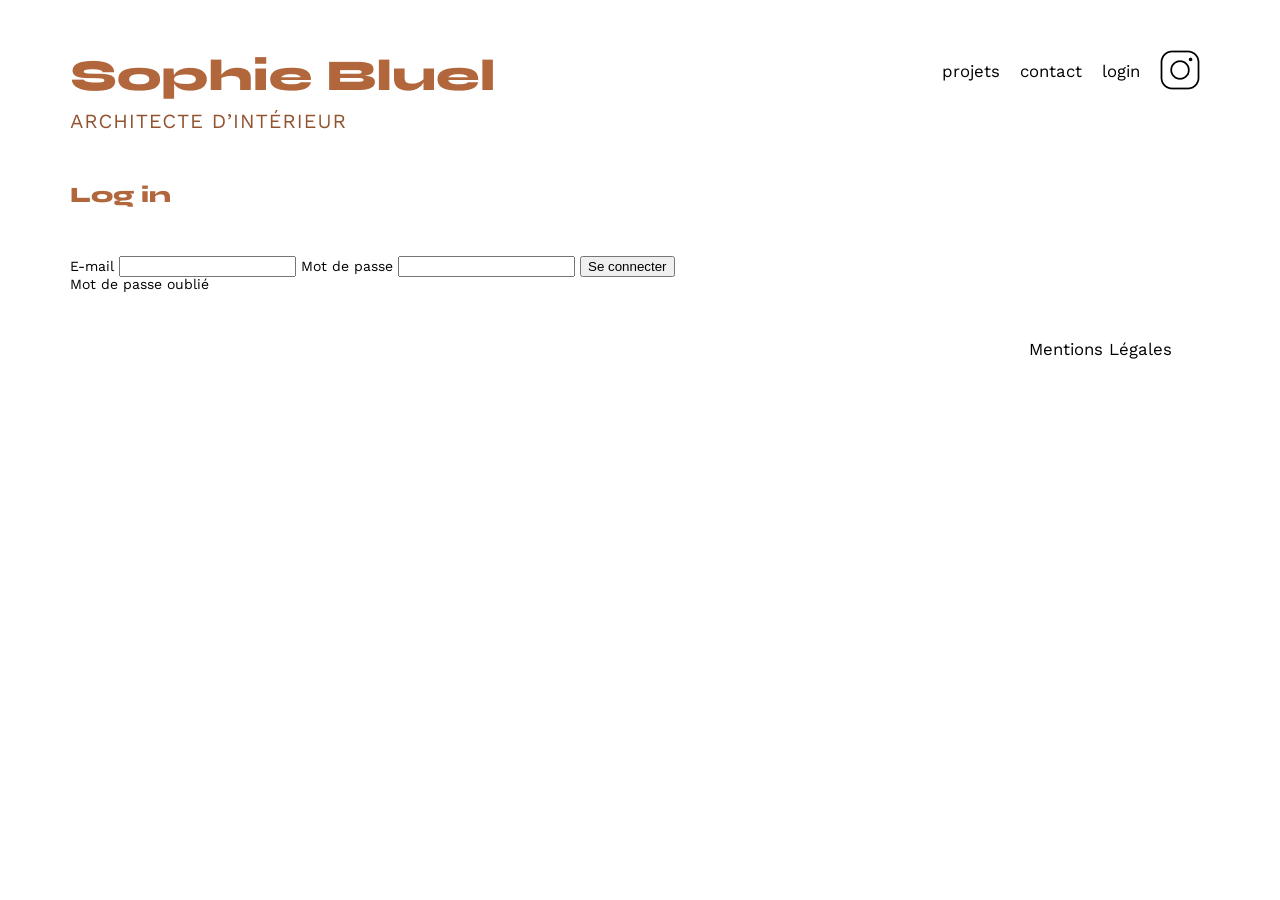
==== FrontEnd/login.html @ 5914f966 "ajout du logo + html login" ====
<!DOCTYPE html>
<html lang="fr">
<head>
	<meta charset="UTF-8">
	<title>Sophie Bluel - Architecte d'intérieur</title>
	<meta name="viewport" content="width=device-width, initial-scale=1.0">
	<link rel="preconnect" href="https://fonts.googleapis.com">
	<link rel="preconnect" href="https://fonts.gstatic.com" crossorigin>
	<link href="https://fonts.googleapis.com/css2?family=Syne:wght@700;800&family=Work+Sans&display=swap" rel="stylesheet">
	<meta name="description" content="">
	<link rel="stylesheet" href="./assets/style.css">
	<script src="./api-request.js" defer ></script>
</head>
<body>
    <header>
        <img src="/FrontEnd/assets/icons/Logo.png" alt="logo Sophie Bluel" />
        <nav>
		    <ul>
			    <li>projets</li>
			    <li>contact</li>
			    <li>login</li>
			    <li><img src="./assets/icons/instagram.png" alt="Instagram"></li>
		    </ul>
	    </nav>
    </header>
    <main>
        <h1>Log in</h1>
        <section class="form">
            <form action="/" method="post">
                <label for="email">E-mail</label>
                <input type="email" id="email" name="email">

                <label for="password">Mot de passe</label>
                <input type="password" id="password" name="password">

                <button type="submit">Se connecter</button>
                <p>Mot de passe oublié</p>
            </form>
        </section>
    </main>
    <footer>
        <nav>
		    <ul>
			    <li>Mentions Légales</li>
		    </ul>
	    </nav>
    </footer>
</body>
</html>
---- FrontEnd/assets/style.css ----
/* http://meyerweb.com/eric/tools/css/reset/
   v2.0 | 20110126
   License: none (public domain)
*/

html, body, div, span, applet, object, iframe,
h1, h2, h3, h4, h5, h6, p, blockquote, pre,
a, abbr, acronym, address, big, cite, code,
del, dfn, em, img, ins, kbd, q, s, samp,
small, strike, strong, sub, sup, tt, var,
b, u, i, center,
dl, dt, dd, ol, ul, li,
fieldset, form, label, legend,
table, caption, tbody, tfoot, thead, tr, th, td,
article, aside, canvas, details, embed,
figure, figcaption, footer, header, hgroup,
menu, nav, output, ruby, section, summary,
time, mark, audio, video {
	margin: 0;
	padding: 0;
	border: 0;
	font-size: 100%;
	font: inherit;
	vertical-align: baseline;
}
/* HTML5 display-role reset for older browsers */
article, aside, details, figcaption, figure,
footer, header, hgroup, menu, nav, section {
	display: block;
}
body {
	line-height: 1;
}
ol, ul {
	list-style: none;
}
blockquote, q {
	quotes: none;
}
blockquote:before, blockquote:after,
q:before, q:after {
	content: '';
	content: none;
}
table {
	border-collapse: collapse;
	border-spacing: 0;
}
/** end reset css**/
body {
	max-width: 1140px;
	margin:auto;
	font-family: 'Work Sans' ;
	font-size: 14px;
}
header {
	display: flex;
	justify-content: space-between;
	margin: 50px 0
}
section {
	margin: 50px 0
}

h1{
	display: flex;
	flex-direction: column;
	font-family: 'Syne';
	font-size: 22px;
	font-weight: 800;
	color: #B1663C
}

h1 > span {
	font-family: 'Work Sans';
	font-size:10px;
	letter-spacing: 0.1em;
;
}

h2{
	font-family: 'Syne';
	font-weight: 700;
	font-size: 30px;
	color: #1D6154
}
nav ul {
	display: flex;
	align-items: center;
	list-style-type: none;

}
nav li {
	padding: 0 10px;
	font-size: 1.2em;
}

li:hover {
	color: #B1663C;
}
#introduction {
	display: flex;
	align-items: center;
}
#introduction figure {
	flex: 1
}
#introduction img {
	display: block;
	margin: auto;
	width: 80%;
}

#introduction article {
	flex: 1
}
#introduction h2 {
	margin-bottom: 1em;
}

#introduction p {
	margin-bottom: 0.5em;
}
#portfolio h2 {
	text-align: center;
	margin-bottom: 1em;
}
.gallery {
	width: 100%;
	display: grid;
	grid-template-columns: 1fr 1fr 1fr;
	grid-column-gap: 20px;
	grid-row-gap: 20px;
}

.gallery img {
	width: 100%;
}

.filter {
	display: flex;
	gap: 10px;
	justify-content: center;
	padding-bottom: 50px;
}

.filterButton {
	border-radius: 60px;
	padding: 5px 10px;
	border: solid 1px #1D6154;
	color: #1D6154;
	font-size: 16px;
	background-color: white;
	font-family: syne;
}

.filterButton.active {
	background-color: #1D6154;
	color: white;
}

#contact {
	width: 50%;
margin: auto;
}
#contact > * {
	text-align: center;

}
#contact h2{
	margin-bottom: 20px;
}
#contact form {
	text-align: left;
	margin-top:30px;
	display: flex;
	flex-direction: column;
}

#contact input {
	height: 50px;
	font-size: 1.2em;
	border: none;
	box-shadow: 0px 4px 14px rgba(0, 0, 0, 0.09);
}
#contact label {
	margin: 2em 0 1em 0;
}
#contact textarea {
	border: none;
	box-shadow: 0px 4px 14px rgba(0, 0, 0, 0.09);
}

input[type="submit"]{
	font-family: 'Syne';
	font-weight: 700;
	color: white;
	background-color: #1D6154;
	margin : 2em auto ;
	width: 180px;
	text-align: center;
	border-radius: 60px ;
}

footer nav ul {
	display: flex;
	justify-content: flex-end;
	margin: 2em
}
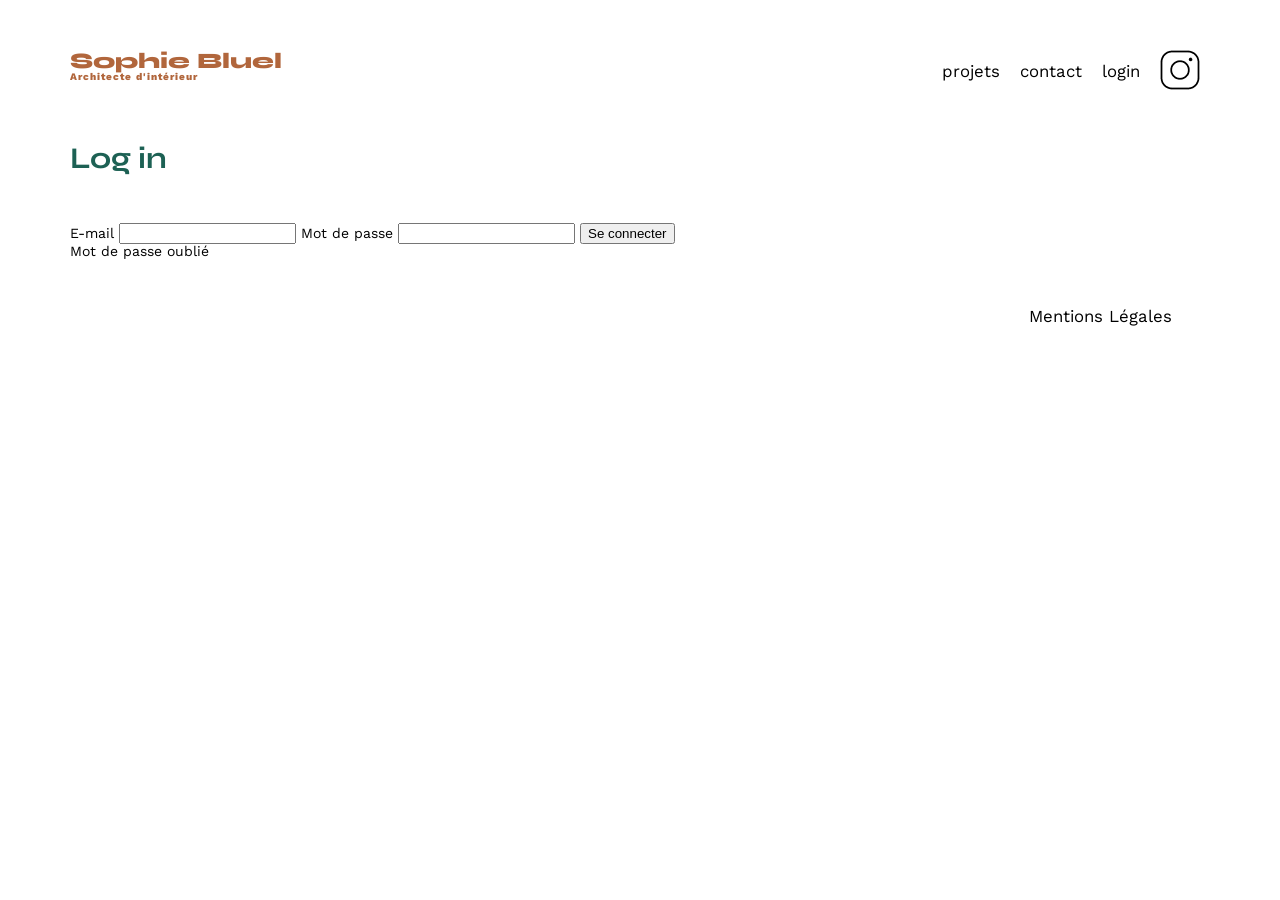
==== commit 5292f4bd: "modification logo lgin" ====
--- a/FrontEnd/login.html
+++ b/FrontEnd/login.html
@@ -13,7 +13,7 @@
 </head>
 <body>
     <header>
-        <img src="/FrontEnd/assets/icons/Logo.png" alt="logo Sophie Bluel" />
+        <h1>Sophie Bluel <span>Architecte d'intérieur</span></h1>
         <nav>
 		    <ul>
 			    <li>projets</li>
@@ -24,7 +24,7 @@
 	    </nav>
     </header>
     <main>
-        <h1>Log in</h1>
+        <h2>Log in</h2>
         <section class="form">
             <form action="/" method="post">
                 <label for="email">E-mail</label>
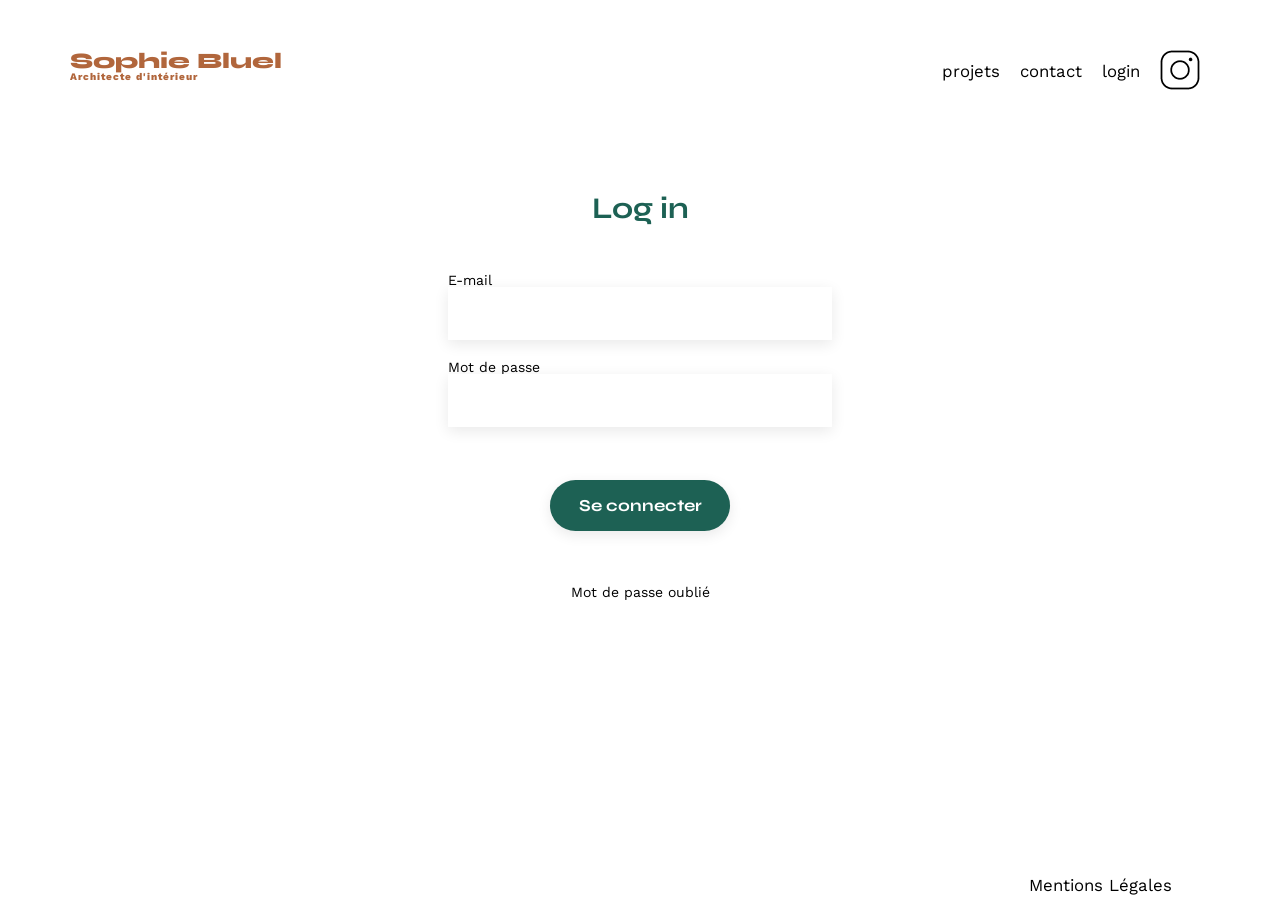
==== commit b38d6b58: "html + css login" ====
--- a/FrontEnd/login.html
+++ b/FrontEnd/login.html
@@ -24,17 +24,21 @@
 	    </nav>
     </header>
     <main>
-        <h2>Log in</h2>
-        <section class="form">
-            <form action="/" method="post">
-                <label for="email">E-mail</label>
-                <input type="email" id="email" name="email">
-
-                <label for="password">Mot de passe</label>
-                <input type="password" id="password" name="password">
-
-                <button type="submit">Se connecter</button>
-                <p>Mot de passe oublié</p>
+        <h2 class="login-title">Log in</h2>
+        <section>
+            <form class="login-form" action="/" method="post">
+                <div>
+                    <label for="email">E-mail</label>
+                    <br>
+                    <input type="email" id="email" name="email">
+                </div>
+                <div>
+                    <label for="password">Mot de passe</label>
+                    <br>
+                    <input type="password" id="password" name="password">
+                </div>
+                <input id="submit" type="submit" value="Se connecter">
+                <a href="/">Mot de passe oublié</a>
             </form>
         </section>
     </main>
--- a/FrontEnd/assets/style.css
+++ b/FrontEnd/assets/style.css
@@ -177,13 +177,13 @@
 	flex-direction: column;
 }
 
-#contact input {
+input {
 	height: 50px;
 	font-size: 1.2em;
 	border: none;
 	box-shadow: 0px 4px 14px rgba(0, 0, 0, 0.09);
 }
-#contact label {
+label {
 	margin: 2em 0 1em 0;
 }
 #contact textarea {
@@ -208,3 +208,37 @@
 	margin: 2em
 }
 
+
+/** CSS login.html **/
+
+header {
+	padding-bottom: 50px;
+}
+
+main {
+	padding-bottom: 200px;
+}
+.login-title {
+	text-align: center;
+}
+
+.login-form {
+	display: flex;
+	flex-direction: column;
+	gap: 20px;
+	align-items: center;
+}
+
+.login-form input {
+	width: 380px;
+	height: 51px;
+}
+
+#submit {
+	width: 180px;
+}
+
+a {
+	text-decoration: none;
+	color: black;
+}
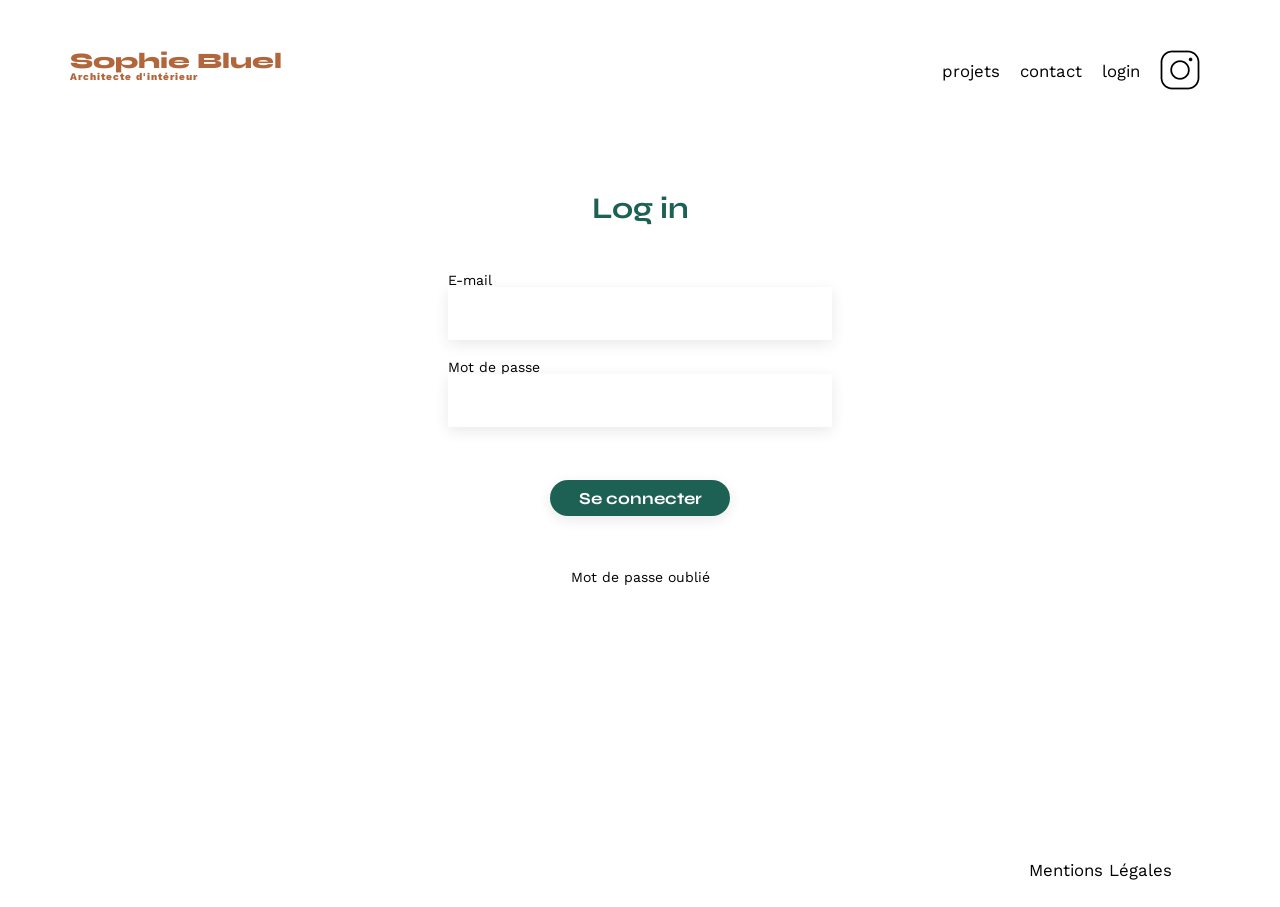
==== commit 1614bfb0: "lien login + projet actif" ====
--- a/FrontEnd/login.html
+++ b/FrontEnd/login.html
@@ -16,9 +16,9 @@
         <h1>Sophie Bluel <span>Architecte d'intérieur</span></h1>
         <nav>
 		    <ul>
-			    <li>projets</li>
-			    <li>contact</li>
-			    <li>login</li>
+			    <li><a href="index.html">projets</a></li>
+			    <li><a>contact</a></li>
+			    <li><a href="/login.html">login</a></li>
 			    <li><img src="./assets/icons/instagram.png" alt="Instagram"></li>
 		    </ul>
 	    </nav>
--- a/FrontEnd/assets/style.css
+++ b/FrontEnd/assets/style.css
@@ -236,6 +236,7 @@
 
 #submit {
 	width: 180px;
+	height: 36px;
 }
 
 a {
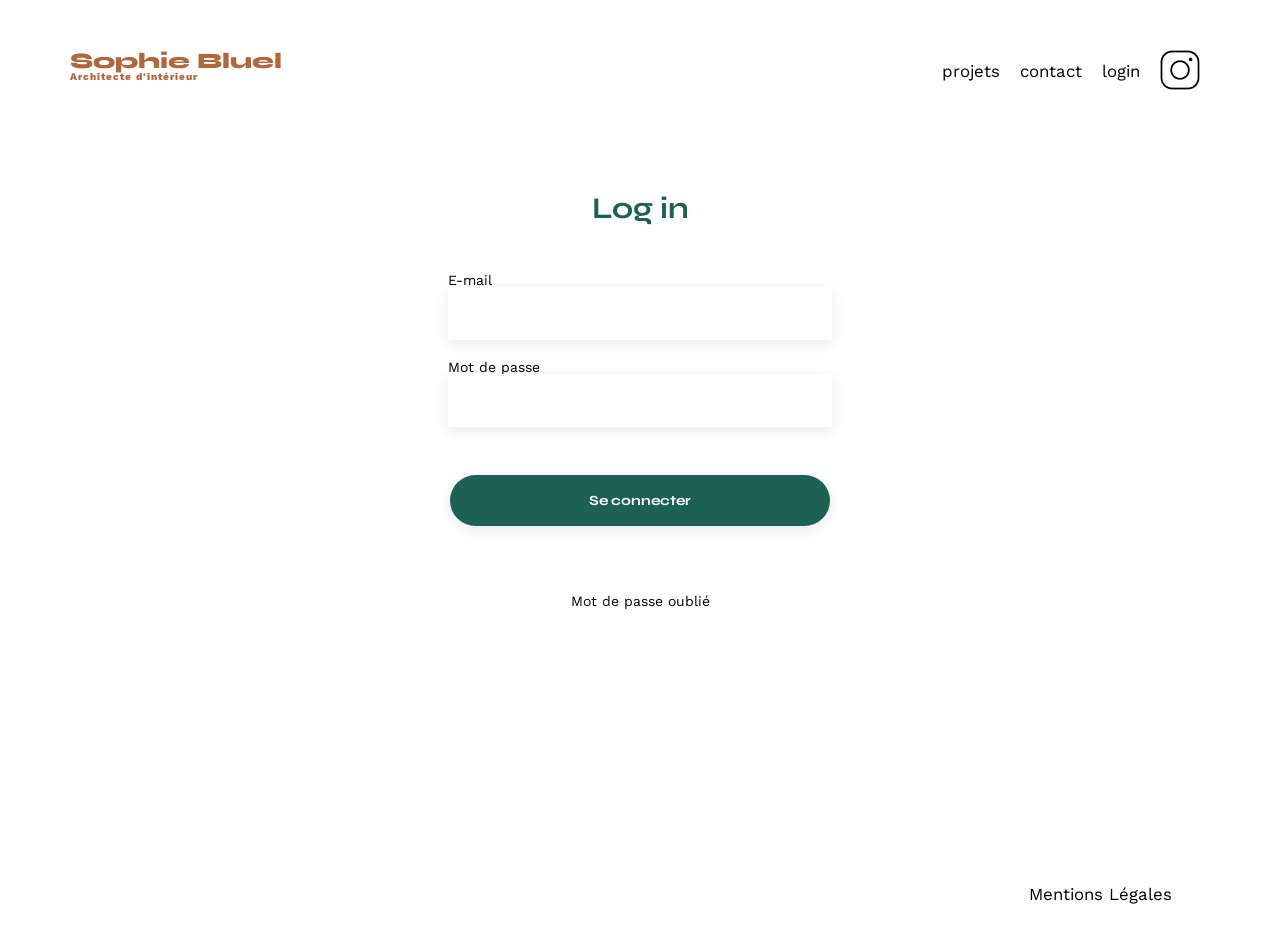
==== commit 08be9253: "création login.js pour identification" ====
--- a/FrontEnd/login.html
+++ b/FrontEnd/login.html
@@ -9,7 +9,7 @@
 	<link href="https://fonts.googleapis.com/css2?family=Syne:wght@700;800&family=Work+Sans&display=swap" rel="stylesheet">
 	<meta name="description" content="">
 	<link rel="stylesheet" href="./assets/style.css">
-	<script src="./api-request.js" defer ></script>
+	<script src="./login.js" defer ></script>
 </head>
 <body>
     <header>
@@ -24,9 +24,9 @@
 	    </nav>
     </header>
     <main>
-        <h2 class="login-title">Log in</h2>
+        <h2 class="loginTitle">Log in</h2>
         <section>
-            <form class="login-form" action="/" method="post">
+            <form id="loginForm">
                 <div>
                     <label for="email">E-mail</label>
                     <br>
@@ -38,7 +38,8 @@
                     <input type="password" id="password" name="password">
                 </div>
                 <input id="submit" type="submit" value="Se connecter">
-                <a href="/">Mot de passe oublié</a>
+                <p id="error"></p>
+                <a>Mot de passe oublié</a>
             </form>
         </section>
     </main>
--- a/FrontEnd/assets/style.css
+++ b/FrontEnd/assets/style.css
@@ -218,18 +218,18 @@
 main {
 	padding-bottom: 200px;
 }
-.login-title {
-	text-align: center;
-}
-
-.login-form {
+.loginTitle {
+	text-align: center;
+}
+
+#loginForm {
 	display: flex;
 	flex-direction: column;
 	gap: 20px;
 	align-items: center;
 }
 
-.login-form input {
+#loginForm input {
 	width: 380px;
 	height: 51px;
 }
@@ -237,6 +237,7 @@
 #submit {
 	width: 180px;
 	height: 36px;
+	font-size: 14px;
 }
 
 a {
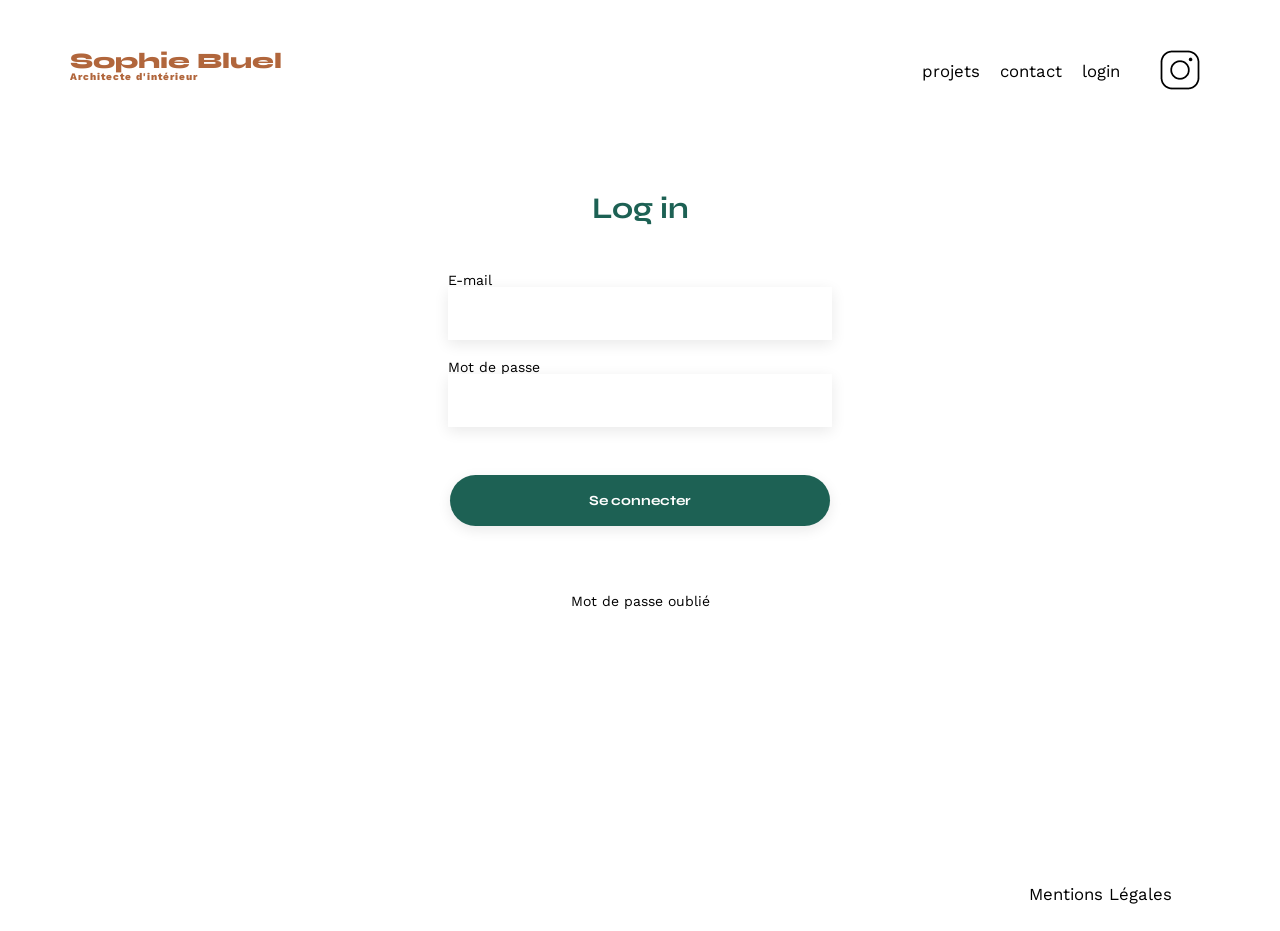
==== commit a6523405: "debut creation logout + token en local storage" ====
--- a/FrontEnd/login.html
+++ b/FrontEnd/login.html
@@ -18,7 +18,8 @@
 		    <ul>
 			    <li><a href="index.html">projets</a></li>
 			    <li><a>contact</a></li>
-			    <li><a href="/login.html">login</a></li>
+			    <li><a href="/login.html" id="login">login</a></li>
+                <li><a href="login.html" id="logout">logout</a></li>
 			    <li><img src="./assets/icons/instagram.png" alt="Instagram"></li>
 		    </ul>
 	    </nav>
--- a/FrontEnd/assets/style.css
+++ b/FrontEnd/assets/style.css
@@ -222,6 +222,10 @@
 	text-align: center;
 }
 
+#logout {
+	display: none;
+}
+
 #loginForm {
 	display: flex;
 	flex-direction: column;
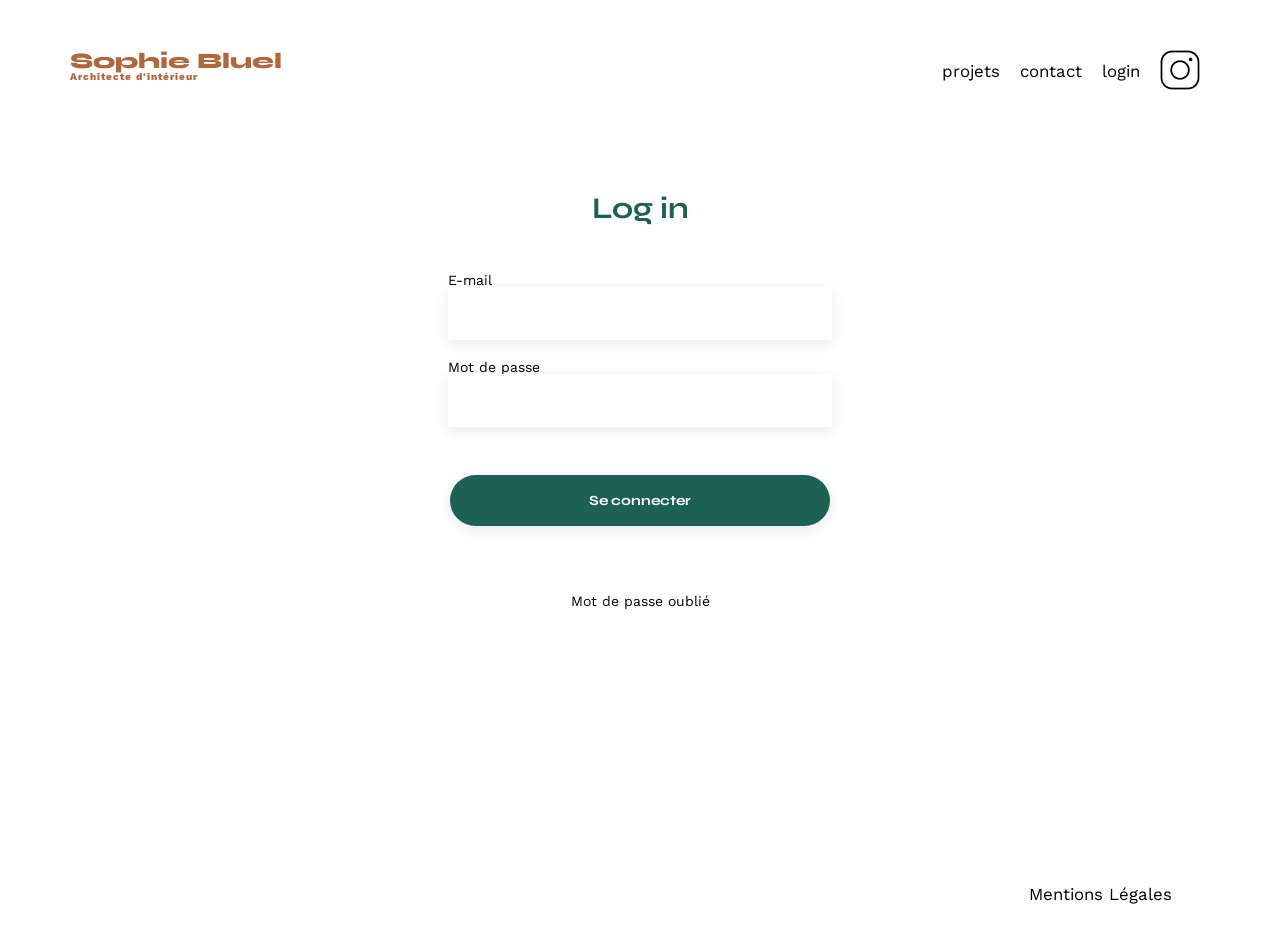
==== commit b3085544: "creation mode edition" ====
--- a/FrontEnd/login.html
+++ b/FrontEnd/login.html
@@ -18,8 +18,7 @@
 		    <ul>
 			    <li><a href="index.html">projets</a></li>
 			    <li><a>contact</a></li>
-			    <li><a href="/login.html" id="login">login</a></li>
-                <li><a href="login.html" id="logout">logout</a></li>
+			    <li><a href="login.html" id="login">login</a></li>
 			    <li><img src="./assets/icons/instagram.png" alt="Instagram"></li>
 		    </ul>
 	    </nav>
--- a/FrontEnd/assets/style.css
+++ b/FrontEnd/assets/style.css
@@ -218,6 +218,19 @@
 main {
 	padding-bottom: 200px;
 }
+
+#edition {
+	display: none;
+	justify-content: center;
+	align-items: center;
+	background-color: black;
+	color: white;
+	padding-block: 22px;
+	gap: 10px;
+	width: 100%;
+	font-size: 16px;
+}
+
 .loginTitle {
 	text-align: center;
 }
